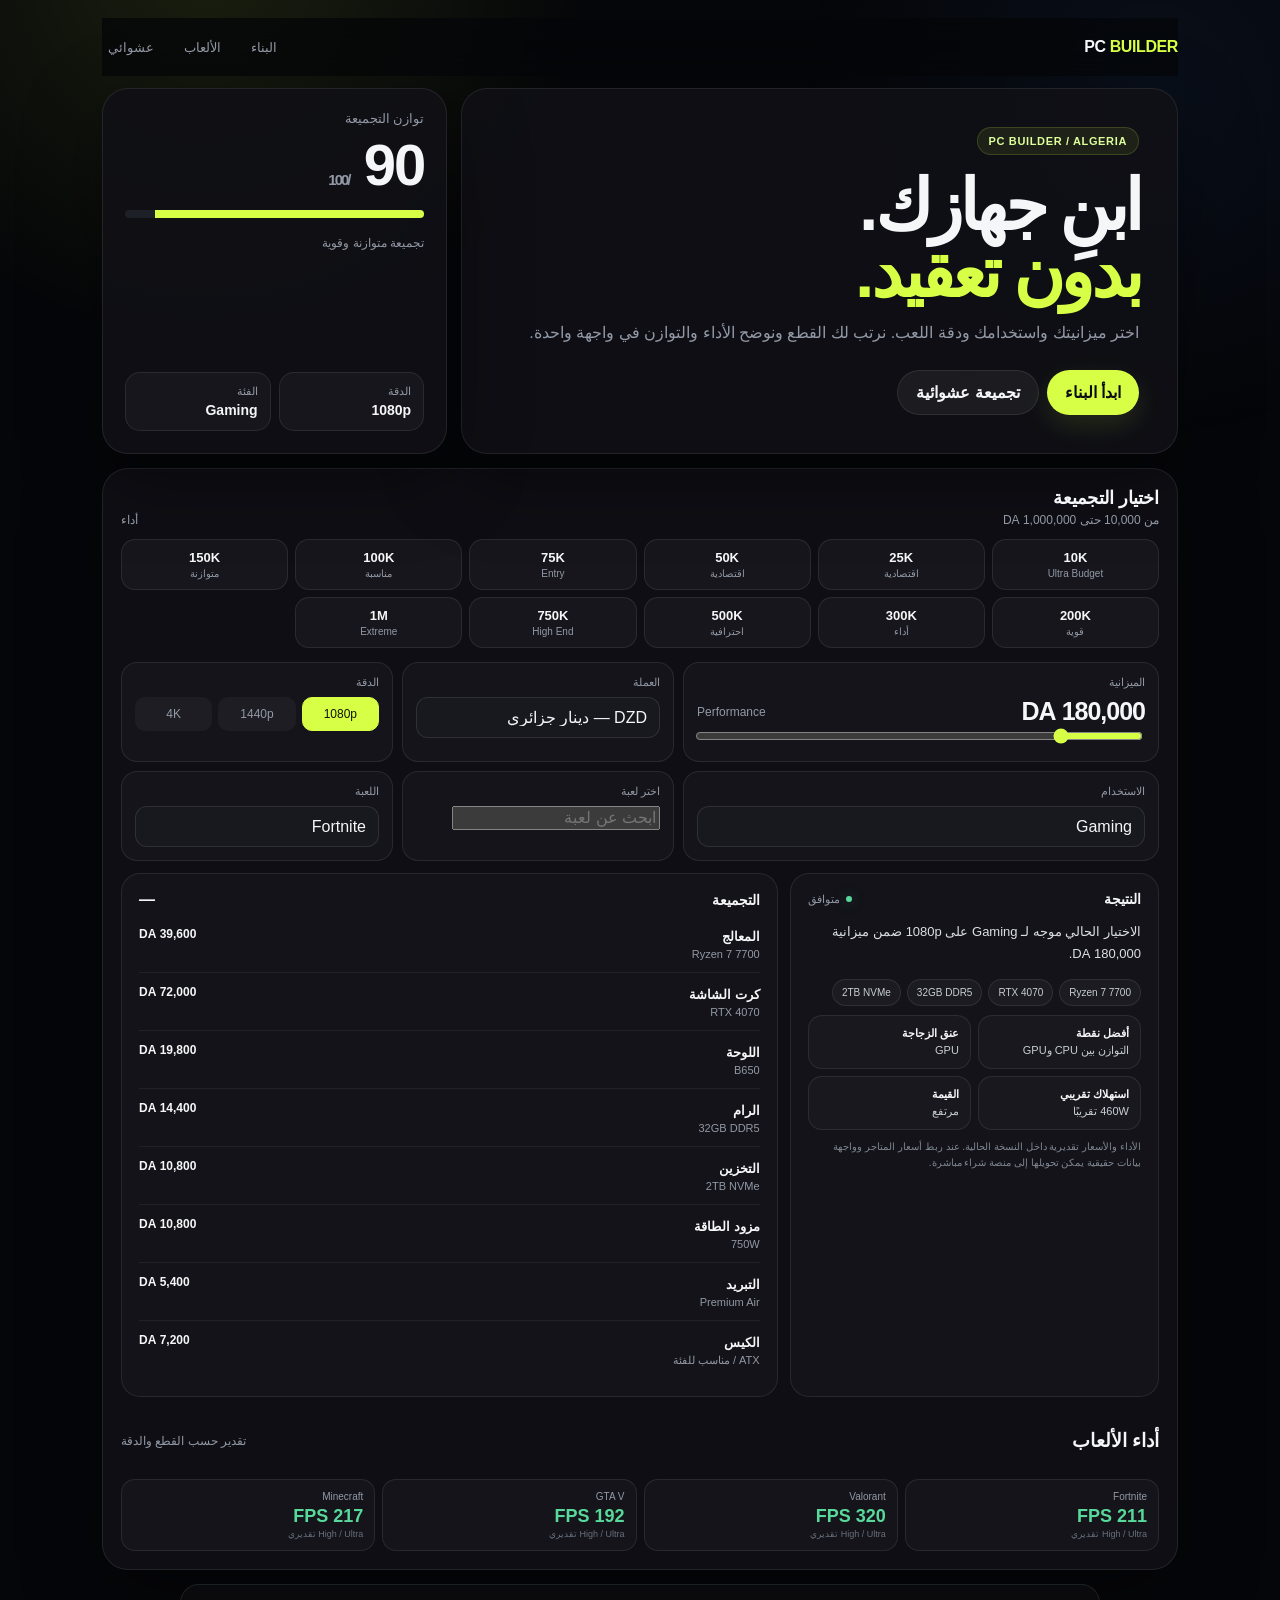
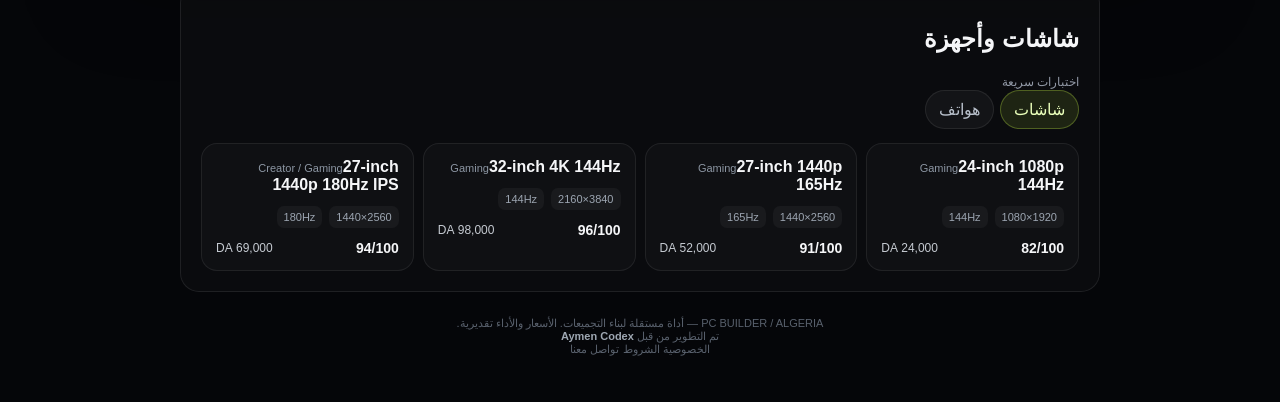
==== index.html @ 8bea8fd5 "Add files via upload" ====
<!DOCTYPE html>
<html lang="ar" dir="rtl">
<head>
<meta charset="utf-8">
<meta name="viewport" content="width=device-width, initial-scale=1, viewport-fit=cover">
<meta name="description" content="PC Builder — أداة عربية لبناء تجميعة PC حسب الميزانية والاستخدام والدقة مع تقدير الأداء والتوافق.">
<meta name="referrer" content="strict-origin-when-cross-origin">
<meta name="color-scheme" content="dark">
<meta name="theme-color" content="#050609">
<meta name="robots" content="index,follow,max-image-preview:large">
<meta http-equiv="X-Content-Type-Options" content="nosniff">
<meta http-equiv="Content-Security-Policy" content="default-src 'self'; script-src 'self'; style-src 'self'; img-src 'self' data:; font-src 'self'; connect-src 'self'; object-src 'none'; base-uri 'none'; form-action 'self'; frame-src 'none'; worker-src 'none'; upgrade-insecure-requests">
<title>PC Builder</title>
<link rel="stylesheet" href="style.css">
<script type="application/ld+json">
{
  "@context":"https://schema.org",
  "@type":"WebApplication",
  "name":"PC Builder Algeria",
  "applicationCategory":"UtilitiesApplication",
  "operatingSystem":"Web",
  "description":"أداة لبناء تجميعات PC حسب الميزانية والاستخدام والدقة."
}
</script>
</head>
<body>
<div class="app">
  <header class="topbar">
    <div class="brand">PC <b>BUILDER</b></div>
    <nav class="nav" aria-label="التنقل">
      <button data-scroll="#builder">البناء</button>
      <button data-scroll="#games">الألعاب</button>
      <button data-action="random">عشوائي</button>
    </nav>
  </header>

  <main>
    <section class="hero">
      <div class="panel hero-main">
        <span class="eyebrow">PC BUILDER / ALGERIA</span>
        <h1>ابنِ جهازك.<br><span>بدون تعقيد.</span></h1>
        <p class="hero-copy">اختر ميزانيتك واستخدامك ودقة اللعب. نرتب لك القطع ونوضح الأداء والتوازن في واجهة واحدة.</p>
        <div class="hero-actions">
          <button class="btn primary" data-scroll="#builder">ابدأ البناء</button>
          <button class="btn secondary" data-action="random">تجميعة عشوائية</button>
        </div>
      </div>
      <aside class="panel hero-side" aria-label="ملخص">
        <div>
          <div class="score-label">توازن التجميعة</div>
          <div class="score" id="scoreHero">-- <small>/100</small></div>
          <div class="scorebar"><i id="scoreBar"></i></div>
          <div class="muted" id="scoreText">اختر ميزانية للبدء.</div>
        </div>
        <div class="side-mini">
          <div class="mini"><span>الدقة</span><b id="miniRes">1080p</b></div>
          <div class="mini"><span>الفئة</span><b id="miniGoal">Gaming</b></div>
        </div>
      </aside>
    </section>

    <section id="builder" class="panel builder">
      <div class="builder-head">
        <div><h2>اختيار التجميعة</h2><p>من 10,000 حتى 1,000,000 DA</p></div>
        <div class="muted" id="budgetHint">متوازنة</div>
      </div>

      <div class="presets" id="presetGrid"></div>

      <div class="controls">
        <div class="field">
          <label for="budget">الميزانية</label>
          <div class="budget-line"><div class="money" id="budgetText">180,000 DA</div><div class="muted" id="budgetTier">Balanced</div></div>
          <input id="budget" type="range" min="10000" max="1000000" step="5000" value="180000" aria-label="الميزانية">
        </div>
        <div class="field">
          <label for="currency">العملة</label>
          <select id="currency">
            <option value="DZD">DZD — دينار جزائري</option><option value="USD">USD — دولار أمريكي</option>
            <option value="EUR">EUR — يورو</option><option value="GBP">GBP — جنيه إسترليني</option>
            <option value="SAR">SAR — ريال سعودي</option><option value="AED">AED — درهم إماراتي</option>
            <option value="MAD">MAD — درهم مغربي</option><option value="TND">TND — دينار تونسي</option>
            <option value="EGP">EGP — جنيه مصري</option><option value="CAD">CAD — دولار كندي</option>
            <option value="AUD">AUD — دولار أسترالي</option><option value="TRY">TRY — ليرة تركية</option>
          </select>
        </div>
        <div class="field">
          <label>الدقة</label>
          <div class="res-buttons" id="resButtons">
            <button class="res-btn active" data-res="1080">1080p</button>
            <button class="res-btn" data-res="1440">1440p</button>
            <button class="res-btn" data-res="2160">4K</button>
          </div>
        </div>
      </div>

      <div class="controls controls-secondary">
        <div class="field">
          <label for="goal">الاستخدام</label>
          <select id="goal">
            <option value="gaming">Gaming</option><option value="stream">Gaming + بث</option>
            <option value="work">برمجة وتصميم</option><option value="editing">مونتاج</option><option value="ai">AI</option>
          </select>
        </div>
        <div class="field">
          <label for="gameSearch">اختر لعبة</label>
          <input id="gameSearch" type="search" autocomplete="off" placeholder="ابحث عن لعبة">
        </div>
        <div class="field">
          <label for="gameSelect">اللعبة</label>
          <select id="gameSelect"></select>
        </div>
      </div>

      <div class="results">
        <section class="card">
          <div class="summary-row"><h3>النتيجة</h3><span class="status"><i class="dot"></i><span id="compatStatus">متوافق</span></span></div>
          <p class="summary-text" id="summary">—</p>
          <div class="chips" id="chips"></div>
          <div class="insights">
            <div class="insight"><strong>أفضل نقطة</strong><span id="bestPoint">—</span></div>
            <div class="insight"><strong>عنق الزجاجة</strong><span id="bottleneck">—</span></div>
            <div class="insight"><strong>استهلاك تقريبي</strong><span id="power">—</span></div>
            <div class="insight"><strong>القيمة</strong><span id="value">—</span></div>
          </div>
          <div class="notice">الأداء والأسعار تقديرية داخل النسخة الحالية. عند ربط أسعار المتاجر وواجهة بيانات حقيقية يمكن تحويلها إلى منصة شراء مباشرة.</div>
        </section>

        <section class="card">
          <div class="summary-row"><h3>التجميعة</h3><strong id="total">—</strong></div>
          <div class="parts" id="parts"></div>
        </section>
      </div>

      <div id="games" class="games-head">
        <h3>أداء الألعاب</h3><span class="muted">تقدير حسب القطع والدقة</span>
      </div>
      <div class="game-grid" id="gameGrid"></div>
    </section>
  </main>

  
<section class="deviceLab card">
  <div class="sectionTitle">
    <h2>شاشات وأجهزة</h2>
    <span class="muted">اختبارات سريعة</span>
  </div>
  <div class="deviceTabs">
    <button class="deviceTab active" data-device="monitor">شاشات</button>
    <button class="deviceTab" data-device="phone">هواتف</button>
  </div>
  <div class="deviceGrid" id="deviceGrid"></div>
</section>
<footer>
<div>PC BUILDER / ALGERIA — أداة مستقلة لبناء التجميعات. الأسعار والأداء تقديرية.</div>
<div class="credit">تم التطوير من قبل <strong>Aymen Codex</strong></div>
<nav class="footerLinks" aria-label="روابط الموقع">
  <a href="privacy.html">الخصوصية</a>
  <a href="terms.html">الشروط</a>
  <a href="contact.html">تواصل معنا</a>
</nav>
</footer>
</div>

<script src="app.js" defer></script>
</body>
</html>
---- style.css ----
:root{
  --bg:#050609;--surface:#101116;--surface2:#15171d;--line:rgba(255,255,255,.085);
  --text:#f5f6f8;--muted:#9299a6;--accent:#d7ff46;--accent2:#a8cf25;
  --good:#58d99b;--warn:#f1c75d;--bad:#ff7080;--shadow:0 24px 80px rgba(0,0,0,.34);
}
*{box-sizing:border-box}
html{scroll-behavior:smooth}
body{margin:0;background:var(--bg);color:var(--text);font-family:-apple-system,BlinkMacSystemFont,"SF Pro Display","Segoe UI",Arial,sans-serif;-webkit-font-smoothing:antialiased}
body:before{
  content:"";position:fixed;inset:0;pointer-events:none;z-index:-2;
  background:
    radial-gradient(circle at 16% -5%,rgba(215,255,70,.10),transparent 28%),
    radial-gradient(circle at 90% 10%,rgba(73,143,255,.07),transparent 25%);
}
body:after{
  content:"";position:fixed;inset:0;pointer-events:none;z-index:-1;opacity:.18;
  background-image:linear-gradient(rgba(255,255,255,.022) 1px,transparent 1px),linear-gradient(90deg,rgba(255,255,255,.022) 1px,transparent 1px);
  background-size:42px 42px;mask-image:linear-gradient(to bottom,#000,transparent 76%);
}
button,input,select{font:inherit}
button{border:0}
a{text-decoration:none;color:inherit}
button:focus-visible,input:focus-visible,select:focus-visible{outline:2px solid var(--accent);outline-offset:2px}

.app{max-width:1120px;margin:auto;padding:18px 22px 40px}
.topbar{height:58px;display:flex;align-items:center;justify-content:space-between;position:sticky;top:0;z-index:20;background:rgba(5,6,9,.74);backdrop-filter:blur(18px);-webkit-backdrop-filter:blur(18px)}
.brand{font-weight:800;letter-spacing:-.4px}.brand b{color:var(--accent)}
.nav{display:flex;gap:18px;color:var(--muted);font-size:13px}.nav button{background:none;color:inherit;cursor:pointer}
.nav button:hover{color:var(--text)}

.hero{display:grid;grid-template-columns:1.35fr .65fr;gap:14px;margin-top:12px}
.panel{background:rgba(16,17,22,.88);border:1px solid var(--line);border-radius:26px;box-shadow:var(--shadow)}
.hero-main{padding:38px}
.eyebrow{display:inline-flex;padding:7px 11px;border-radius:999px;background:rgba(215,255,70,.08);border:1px solid rgba(215,255,70,.16);color:#dfff9c;font-size:11px;font-weight:700;letter-spacing:.65px}
h1{font-size:clamp(42px,6vw,70px);line-height:.96;letter-spacing:-3.8px;margin:18px 0 12px}
h1 span{color:var(--accent)}
.hero-copy{max-width:650px;color:var(--muted);line-height:1.8;margin:0}
.hero-actions{display:flex;gap:8px;margin-top:22px}
.btn{padding:12px 18px;border-radius:999px;cursor:pointer;font-weight:750;transition:.18s transform,.18s opacity,.18s background}
.btn:hover{transform:translateY(-1px)}.btn:active{transform:translateY(0)}
.btn.primary{background:var(--accent);color:#0a0b0e;box-shadow:0 10px 28px rgba(215,255,70,.12)}
.btn.secondary{background:rgba(255,255,255,.055);color:var(--text);border:1px solid var(--line)}
.hero-side{display:flex;flex-direction:column;justify-content:space-between;padding:22px}
.score-label{color:var(--muted);font-size:13px}.score{font-size:58px;font-weight:850;letter-spacing:-2px;margin-top:5px}.score small{font-size:15px;color:var(--muted);font-weight:600}
.scorebar{height:8px;background:#1d2027;border-radius:99px;overflow:hidden;margin:12px 0 18px}.scorebar i{display:block;height:100%;background:var(--accent);width:0;transition:width .35s ease}
.side-mini{display:grid;grid-template-columns:1fr 1fr;gap:8px}.mini{background:rgba(255,255,255,.035);border:1px solid var(--line);padding:12px;border-radius:15px}.mini span{display:block;color:var(--muted);font-size:11px}.mini b{display:block;margin-top:4px;font-size:14px}

.builder{margin-top:14px;padding:18px}
.builder-head{display:flex;justify-content:space-between;align-items:end;gap:14px;margin-bottom:12px}
.builder-head h2{font-size:18px;margin:0}.builder-head p{font-size:12px;color:var(--muted);margin:4px 0 0}

.presets{display:grid;grid-template-columns:repeat(6,1fr);gap:7px;margin:10px 0 14px}
.preset{padding:10px 7px;border:1px solid var(--line);border-radius:14px;background:rgba(255,255,255,.035);color:var(--text);cursor:pointer;font-size:12px;transition:.18s}
.preset:hover,.preset.active{border-color:rgba(215,255,70,.32);background:rgba(215,255,70,.065)}
.preset b{display:block;font-size:13px}.preset span{display:block;color:var(--muted);font-size:10px;margin-top:3px}

.controls{display:grid;grid-template-columns:1.4fr .8fr .8fr;gap:9px}
.field{padding:13px;background:rgba(255,255,255,.028);border:1px solid var(--line);border-radius:16px}
.field label{display:block;color:var(--muted);font-size:11px;margin-bottom:8px}
.field select,.field input[type="range"]{width:100%}
.field select{appearance:none;-webkit-appearance:none;background:#17191f;color:var(--text);border:1px solid rgba(255,255,255,.10);border-radius:12px;padding:11px 12px}
.field select option{background:#17191f;color:#f5f6f8}
.budget-line{display:flex;align-items:center;justify-content:space-between;gap:10px}
.money{font-size:25px;font-weight:850;letter-spacing:-1px}
input[type="range"]{accent-color:var(--accent);cursor:pointer}
.res-buttons{display:grid;grid-template-columns:repeat(3,1fr);gap:6px}.res-btn{padding:9px 5px;border-radius:10px;background:rgba(255,255,255,.04);color:var(--muted);cursor:pointer;border:1px solid transparent;font-size:12px}.res-btn.active{color:#10120a;background:var(--accent);border-color:var(--accent)}

.results{display:grid;grid-template-columns:.72fr 1.28fr;gap:12px;margin-top:12px}
.card{background:rgba(255,255,255,.025);border:1px solid var(--line);border-radius:19px;padding:17px}
.card h3{margin:0;font-size:14px}.muted{color:var(--muted);font-size:12px}

.summary-row{display:flex;justify-content:space-between;align-items:center;margin-bottom:6px}
.status{display:inline-flex;align-items:center;gap:6px;color:var(--muted);font-size:11px}.dot{width:6px;height:6px;border-radius:50%;background:var(--good);box-shadow:0 0 14px rgba(88,217,155,.35)}
.summary-text{color:#dce0e6;font-size:13px;line-height:1.7;margin:14px 0}
.chips{display:flex;flex-wrap:wrap;gap:6px}.chip{border:1px solid var(--line);background:rgba(255,255,255,.035);padding:7px 9px;border-radius:999px;font-size:10px;color:#c8cdd5}

.parts{display:grid;gap:0}
.part{display:grid;grid-template-columns:1fr auto;gap:12px;padding:12px 0;border-bottom:1px solid rgba(255,255,255,.06)}.part:last-child{border-bottom:0}
.part b{font-size:13px}.part small{display:block;color:var(--muted);font-size:11px;margin-top:3px}.part .price{font-weight:750;font-size:12px;white-space:nowrap}

.games-head{display:flex;align-items:center;justify-content:space-between;gap:10px;margin-top:14px}
.game-grid{display:grid;grid-template-columns:repeat(4,1fr);gap:7px;margin-top:8px}.game{padding:11px;background:rgba(255,255,255,.028);border:1px solid var(--line);border-radius:14px}.game span{display:block;color:var(--muted);font-size:10px}.game b{display:block;font-size:18px;margin-top:4px;color:var(--good)}.game small{display:block;color:#68707d;font-size:9px;margin-top:2px}

.insights{display:grid;grid-template-columns:1fr 1fr;gap:7px;margin-top:9px}.insight{padding:11px;border-radius:14px;background:rgba(255,255,255,.025);border:1px solid var(--line);font-size:11px;color:#c9ced6}.insight strong{display:block;color:var(--text);font-size:11px;margin-bottom:4px}

.notice{margin-top:9px;color:#7f8793;font-size:10px;line-height:1.6}

footer{text-align:center;color:#59616d;font-size:11px;padding:25px 0 6px}footer strong{color:#9ea7b2}

@media(max-width:900px){.hero{grid-template-columns:1fr}.controls{grid-template-columns:1fr 1fr}.results{grid-template-columns:1fr}.presets{grid-template-columns:repeat(3,1fr)}}
@media(max-width:560px){.app{padding:10px 12px 30px}.nav{gap:10px}.nav button:nth-child(n+3){display:none}.hero-main{padding:26px}.hero-side{padding:18px}.builder{padding:13px}.controls{grid-template-columns:1fr}.presets{grid-template-columns:repeat(3,1fr)}.game-grid{grid-template-columns:repeat(2,1fr)}.insights{grid-template-columns:1fr}.money{font-size:22px}h1{letter-spacing:-2.4px}}
@media(prefers-reduced-motion:reduce){*{scroll-behavior:auto!important;transition:none!important}}

.deviceLab{max-width:920px;margin:14px auto 0;padding:20px}
.deviceTabs{display:flex;gap:6px;margin:0 0 14px}
.deviceTab{background:rgba(255,255,255,.04);color:#b8c0cb;border:1px solid rgba(255,255,255,.08);padding:9px 13px;border-radius:999px;cursor:pointer}
.deviceTab.active{background:rgba(207,255,74,.10);color:#eaffba;border-color:rgba(207,255,74,.28)}
.deviceGrid{display:grid;grid-template-columns:repeat(4,1fr);gap:9px}
.deviceCard{padding:14px;border:1px solid rgba(255,255,255,.07);background:rgba(255,255,255,.025);border-radius:16px;min-width:0}
.deviceTop b{display:block;margin-top:6px;font-size:14px}.deviceType{font-size:11px;color:#8d97a4}
.deviceMeta{display:flex;gap:7px;flex-wrap:wrap;margin:12px 0;color:#9da6b2;font-size:11px}
.deviceMeta span{background:rgba(255,255,255,.04);padding:5px 7px;border-radius:7px}
.deviceBottom{display:flex;justify-content:space-between;align-items:center;margin-top:8px}.deviceBottom strong{color:var(--a);font-size:14px}.deviceBottom span{color:#c6cbd2;font-size:12px}
@media(max-width:850px){.deviceGrid{grid-template-columns:repeat(2,1fr)}}
@media(max-width:520px){.deviceGrid{grid-template-columns:1fr}}

.controls-secondary{margin-top:9px}
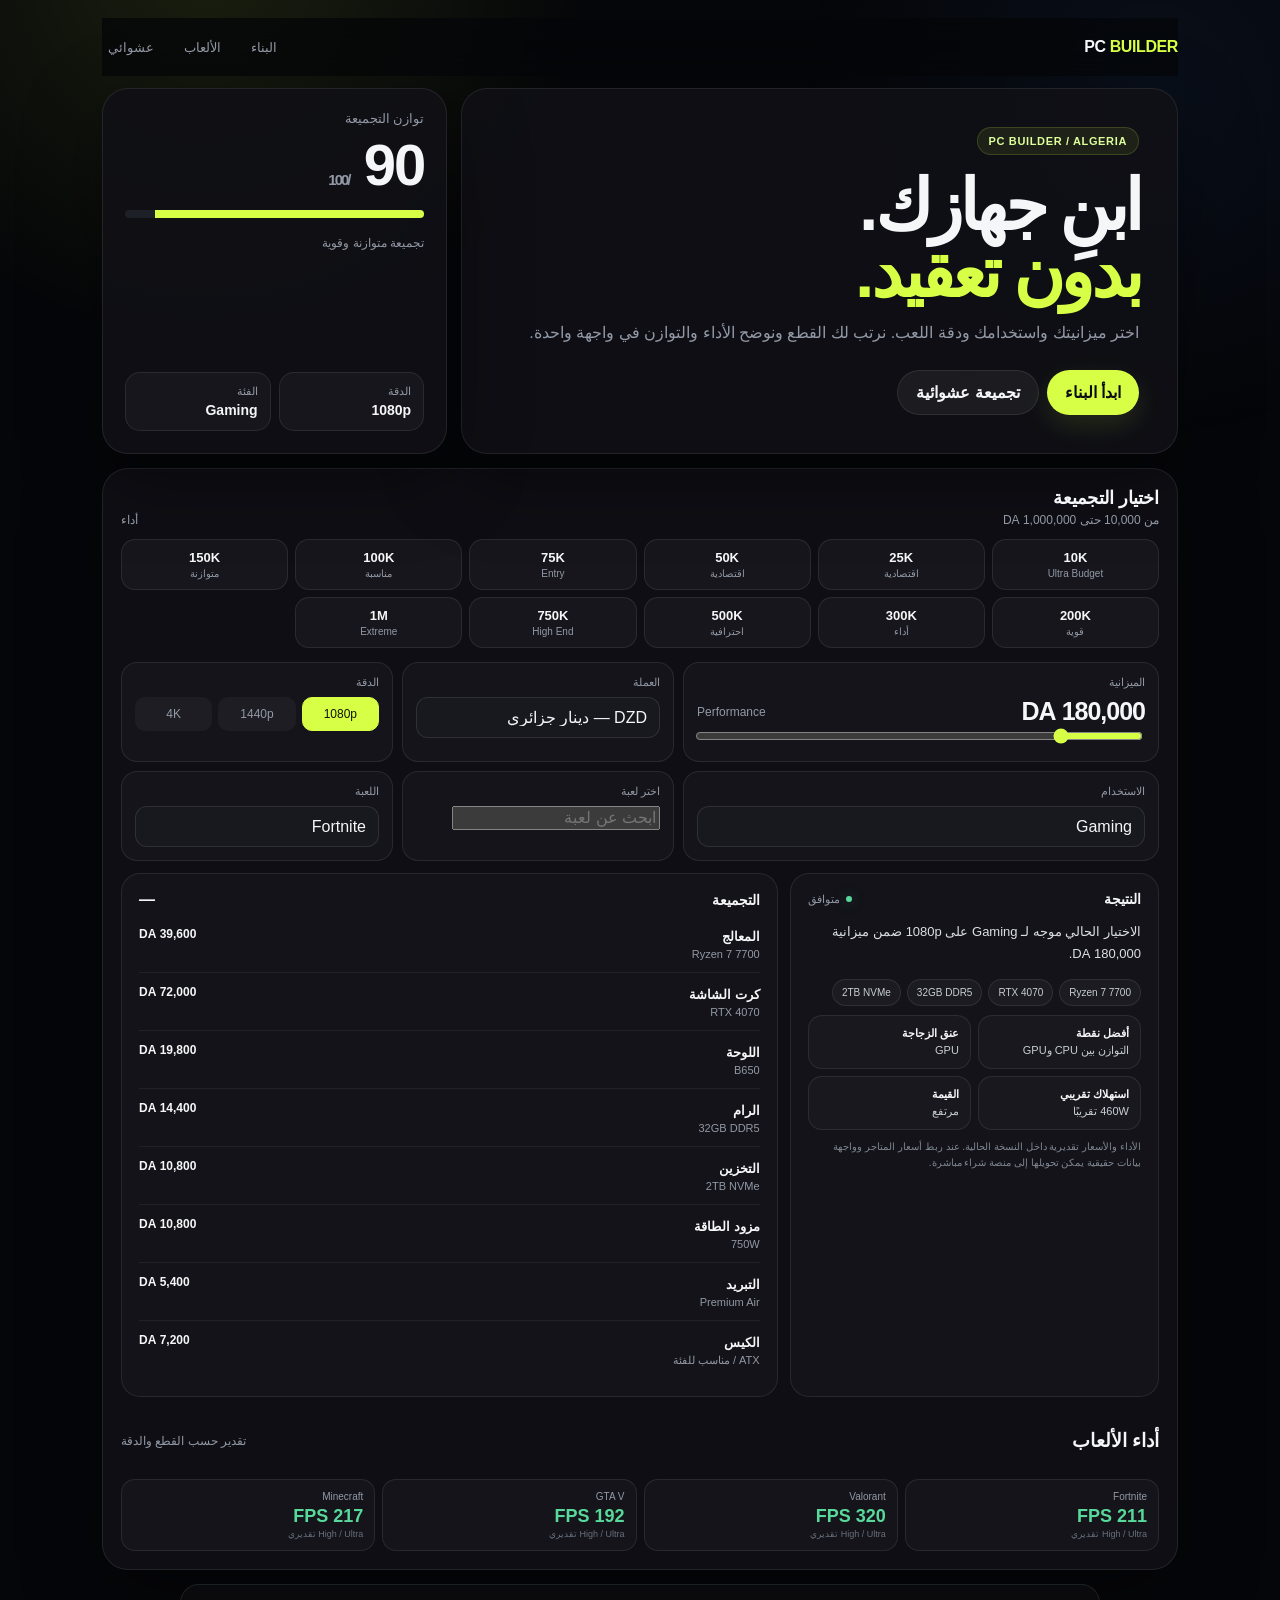
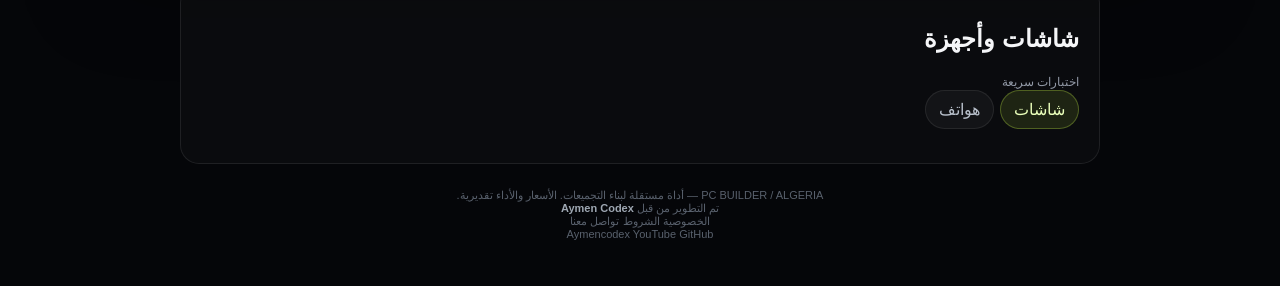
==== commit 9955fdc9: "Add files via upload" ====
--- a/index.html
+++ b/index.html
@@ -159,9 +159,50 @@
   <a href="terms.html">الشروط</a>
   <a href="contact.html">تواصل معنا</a>
 </nav>
+
+<div class="socialLinks" aria-label="روابط المطور">
+  <a href="https://www.youtube.com/@Aymencodex" target="_blank" rel="noopener noreferrer">Aymencodex YouTube</a>
+  <a href="https://github.com/aymencodex" target="_blank" rel="noopener noreferrer">GitHub</a>
+</div>
 </footer>
 </div>
 
-<script src="app.js" defer></script>
+<script src="app.js" defer>
+document.addEventListener("DOMContentLoaded", function () {
+  const q = (s) => document.querySelector(s);
+  const start = q("#startBtn");
+  if (start) start.addEventListener("click", () => {
+    const b = q("#builder");
+    if (b) b.scrollIntoView({behavior:"smooth", block:"start"});
+  });
+
+  const budgetInput = q("#budget");
+  if (budgetInput) budgetInput.addEventListener("input", update);
+
+  ["#goal","#res","#currency","#tier"].forEach(sel => {
+    const el = q(sel);
+    if (el) el.addEventListener("change", () => {
+      if (sel === "#tier" && typeof applyTier === "function") applyTier();
+      else update();
+    });
+  });
+
+  document.querySelectorAll(".deviceTab").forEach(btn => {
+    btn.addEventListener("click", () => renderDevices(btn.dataset.device));
+  });
+
+  document.querySelectorAll(".presets button").forEach(btn => {
+    btn.addEventListener("click", () => {
+      const txt = btn.textContent.trim().toUpperCase().replace("K","");
+      const n = txt === "1M" ? 1000000 : Number(txt)*1000;
+      setBudget(n);
+    });
+  });
+
+  const copy = q("#copyBuild");
+  if (copy) copy.addEventListener("click", copyBuild);
+});
+
+</script>
 </body>
 </html>
